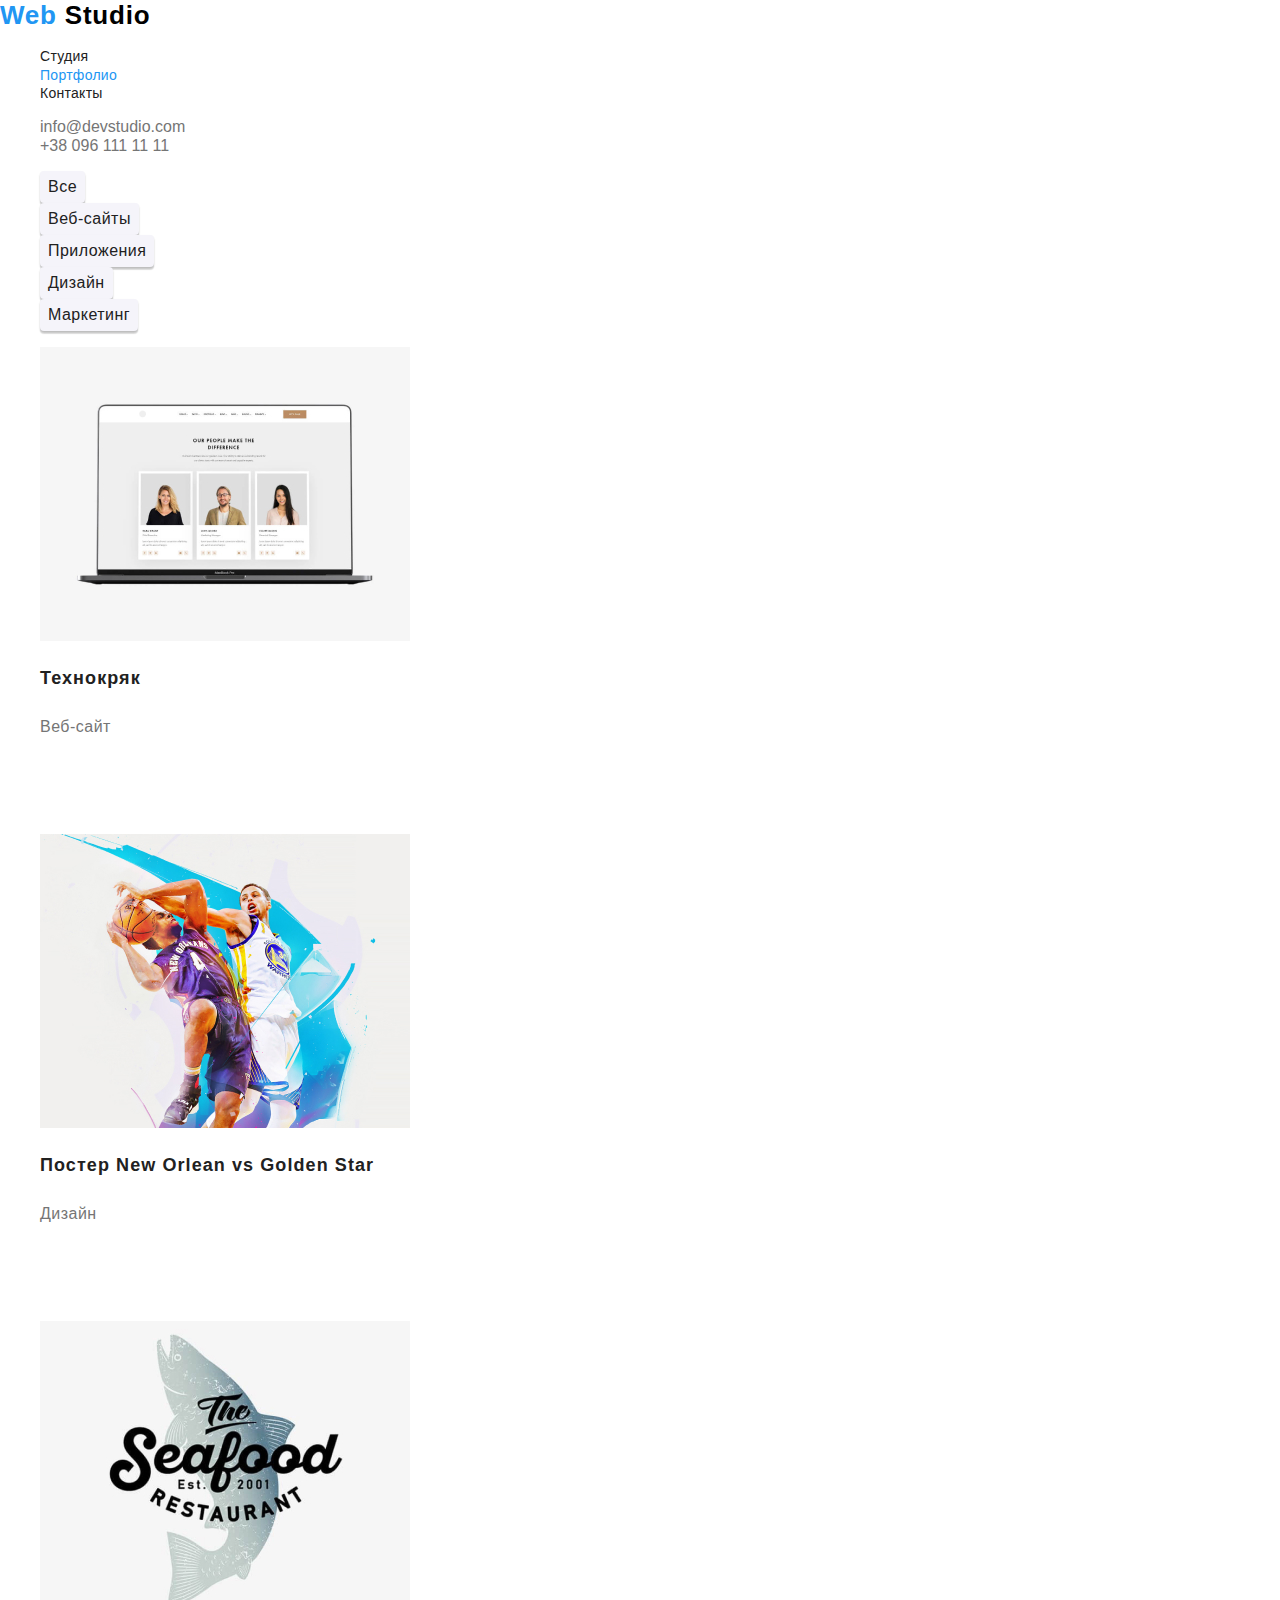
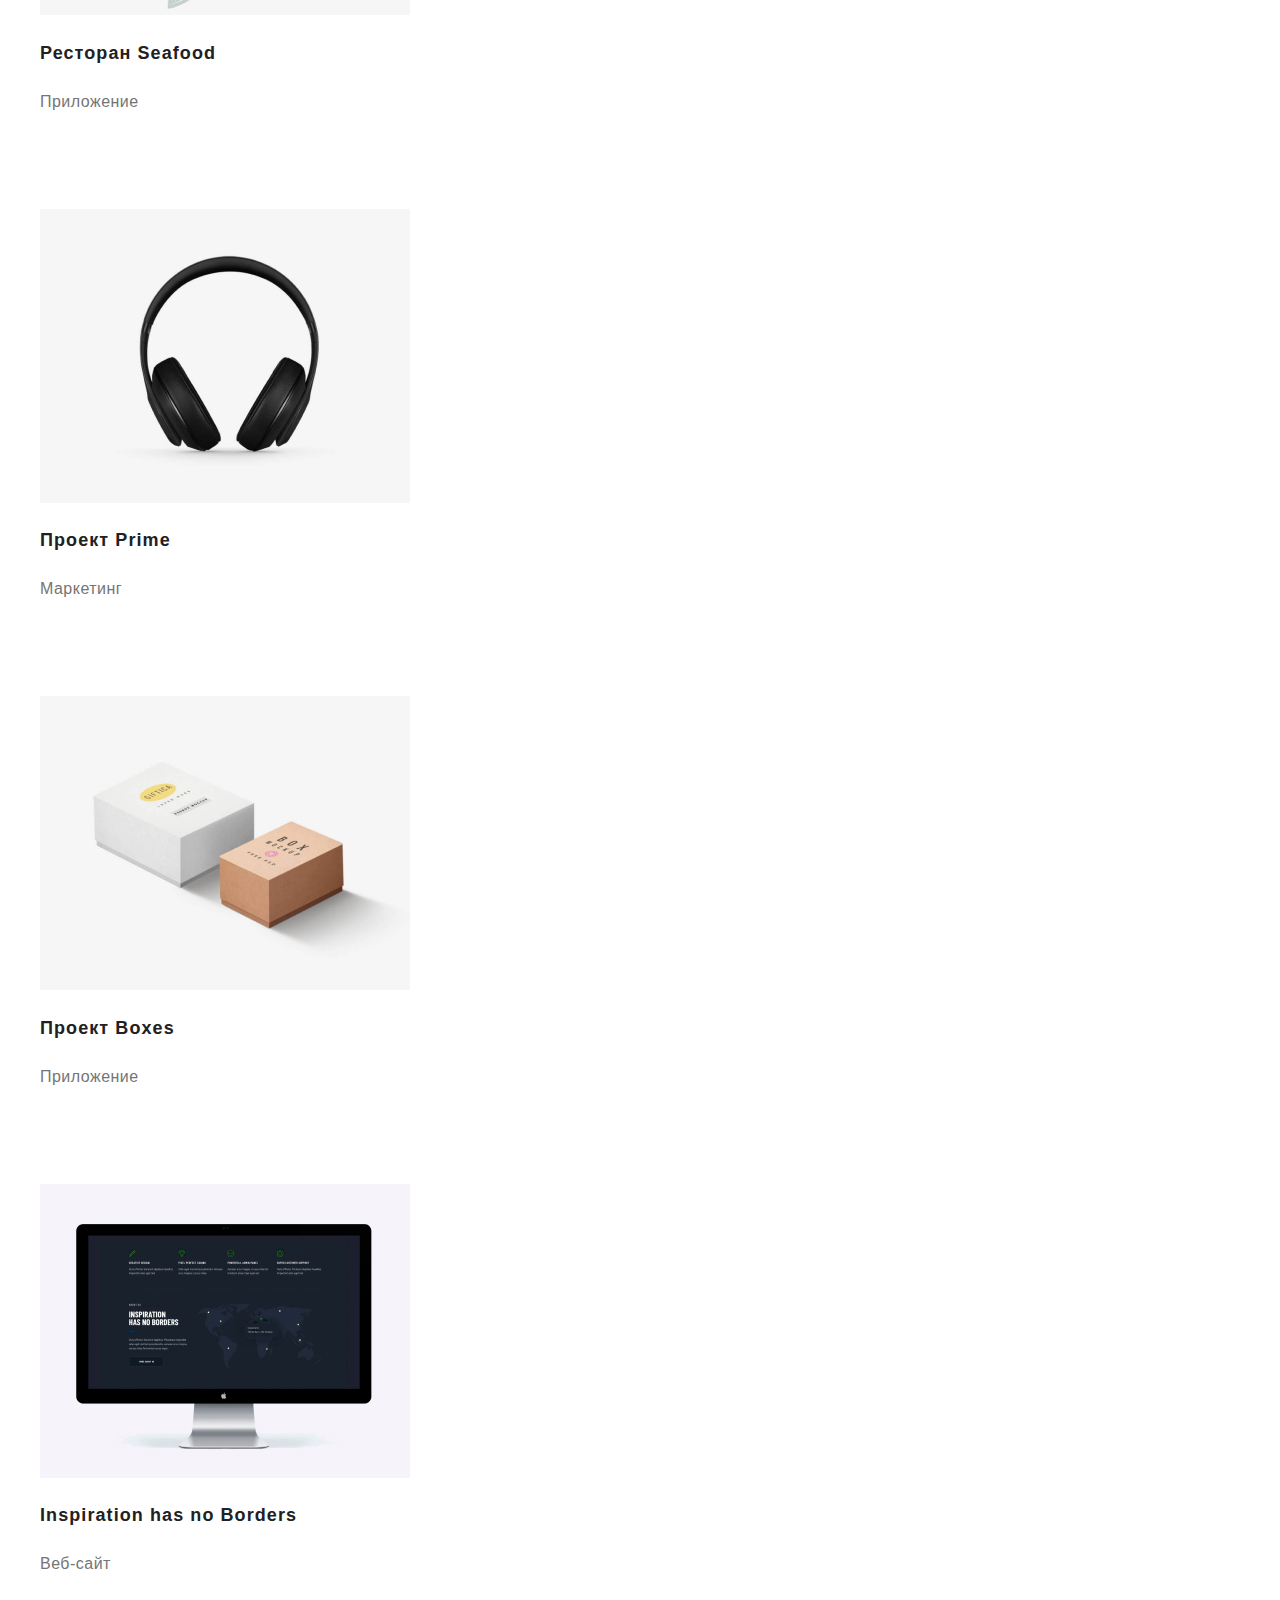
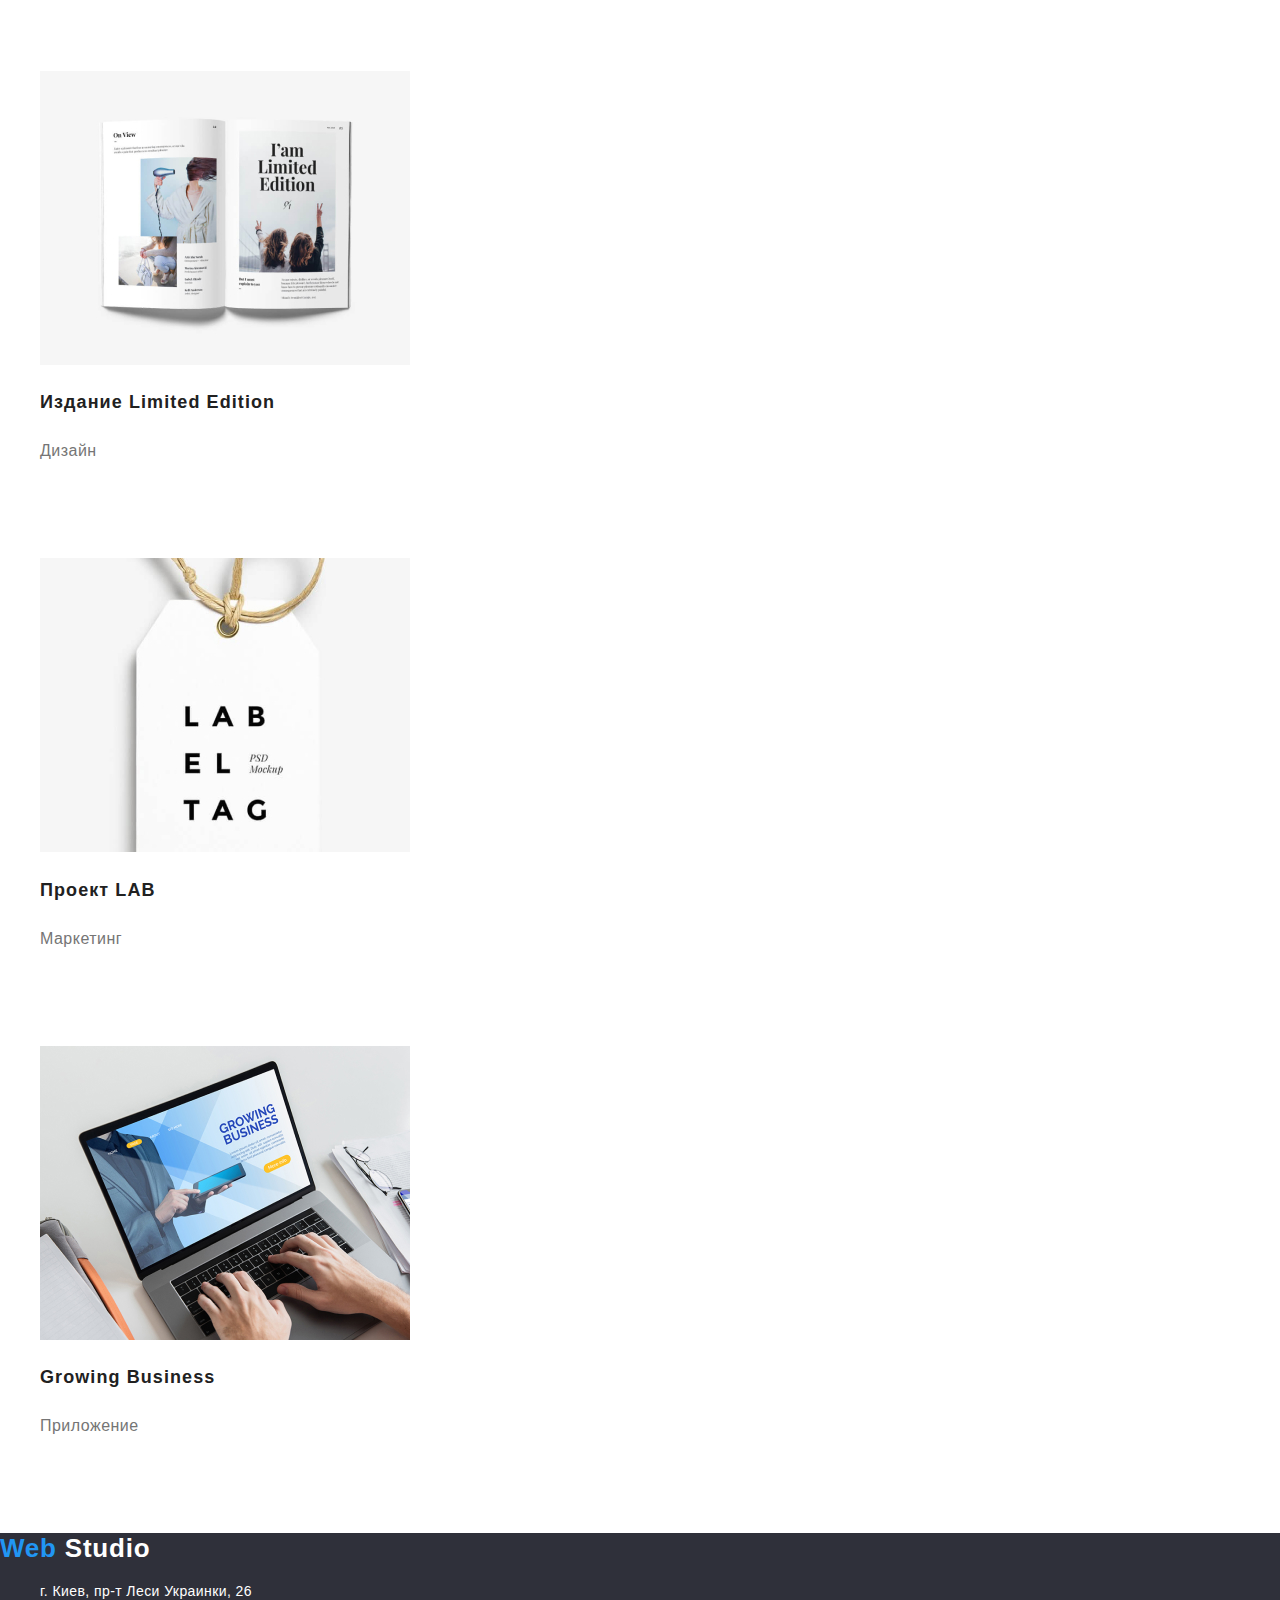
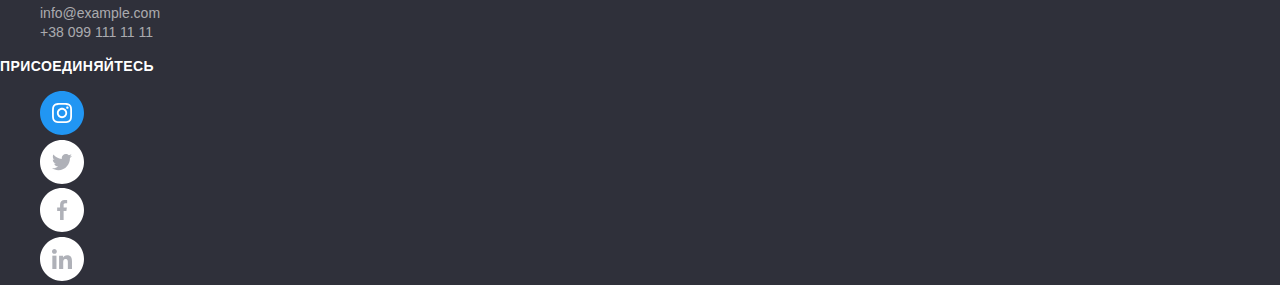
==== portfolio.html @ 530a7129 "Removes files from repository #2" ====
<!DOCTYPE html>
<html lang="ru">
  <head>
    <meta charset="UTF-8" />
    <meta name="viewport" content="width=device-width, initial-scale=1.0" />
    <title>Портфолио</title>
    <link rel="stylesheet" href="./css/normalize.css">
    <link rel="stylesheet" href="./css/style.css">
  </head>
  <body>
    <!-- Header-->
    <header>
      <nav class="navigation">
      <a href="index.html" lang="en" class="logo link">
        <span class="logo-span">Web</span> Studio</a>
      <ul class="navigation-list list">
        <li class="navigation-list-item">
          <a href="./index.html" class="navigation-link">Студия</a></li>
        <li class="navigation-list-item"><a href="./portfolio.html" class="navigation-link current">Портфолио</a></li>
        <li class="navigation-list-item"><a href="" class="navigation-link">Контакты</a></li>
      </ul>
      </nav>
      <address class="header-address">
        <ul class="header-list list">
          <li class="header-list-item">
            <a href="mailto:info@devstudio.com" class="header-mail">info@devstudio.com</a>
          </li>
          <li class="header-list-item">
            <a href="tel:+380961111111" class="header-tel">+38 096 111 11 11</a>
          </li>
        </ul>
      </address>
    </header>
    <main>
      <section>
        <h1 hidden>Портфолио</h1>
        <!-- Набор кнопок -->
        <ul class="filter-list list">
          <li class="filter-list-item"><button class="filter-btn" type="button">Все</button></li>
          <li class="filter-list-item"><button class="filter-btn" type="button">Веб-сайты</button></li>
          <li class="filter-list-item"><button class="filter-btn" type="button">Приложения</button></li>
          <li class="filter-list-item"><button class="filter-btn" type="button">Дизайн</button></li>
          <li class="filter-list-item"><button class="filter-btn" type="button">Маркетинг</button></li>
        </ul>
        <!-- Портфолио -->
        <ul class="portfolio list">
          <li class="portfolio-list-item">
            <a class="portfolio-link" href="">
              <img
              src="./images/images-portfolio/website-laptop.jpg"
              alt="Изображение ноутбука"
              width="370"
              height="294"/>
            <h2 class="portfolio-list-title">Технокряк</h2>
            <p class="title-description">Веб-сайт</p>
            <p class="additional-description">Технокряк это современная площадка распространения коронавируса. 
              Компании используют эту платформу для цифрового шпионажа и атак на защищённые сервера конкурентов.</p>
            </a>
          </li>
          <li class="portfolio-list-item">
            <a href="" class="portfolio-link">
              <img
              src="./images/images-portfolio/basketball.jpg"
              alt="Два баскетболиста"
              width="370"
              height="294"/>
            <h2 class="portfolio-list-title">Постер <span lang="en">New Orlean vs Golden Star</span></h2>
            <p class="title-description">Дизайн</p>
            <p class="additional-description">Технокряк это современная площадка распространения коронавируса. 
              Компании используют эту платформу для цифрового шпионажа и атак на защищённые сервера конкурентов.</p>
            </a>
          </li>
          <li class="portfolio-list-item">
            <a href="" class="portfolio-link">
              <img
              src="./images/images-portfolio/seafood.jpg"
              alt="Логотип ресторана"
              width="370"
              height="294"/>
            <h2 class="portfolio-list-title">Ресторан <span lang="en">Seafood</span></h2>
            <p class="title-description">Приложение</p>
            <p class="additional-description">Технокряк это современная площадка распространения коронавируса. 
              Компании используют эту платформу для цифрового шпионажа и атак на защищённые сервера конкурентов.</p>
            </a>
          </li>
          <li class="portfolio-list-item">
            <a href="" class="portfolio-link">
              <img
              src="./images/images-portfolio/headphones.jpg"
              alt="Изображение наушников"
              width="370"
              height="294"/>
            <h2 class="portfolio-list-title">Проект <span lang="en">Prime</span></h2>
            <p class="title-description">Маркетинг</p>
            <p class="additional-description">Технокряк это современная площадка распространения коронавируса. 
              Компании используют эту платформу для цифрового шпионажа и атак на защищённые сервера конкурентов.</p></a>
          </li>
          <li class="portfolio-list-item">
            <a href="" class="portfolio-link">
              <img
              src="./images/images-portfolio/boxes.jpg"
              alt="Изображение коробок"
              width="370"
              height="294"/>
            <h2 class="portfolio-list-title">Проект <span lang="en">Boxes</span></h2>
            <p class="title-description">Приложение</p>
            <p class="additional-description">Технокряк это современная площадка распространения коронавируса. 
              Компании используют эту платформу для цифрового шпионажа и атак на защищённые сервера конкурентов.</p>
            </a>
          </li>
          <li class="portfolio-list-item">
            <a href="" class="portfolio-link"><img
              src="./images/images-portfolio/desktop.jpg"
              alt="Изображение монитора"
              width="370"
              height="294"/>
            <h2 class="portfolio-list-title" lang="en">Inspiration has no Borders</h2>
            <p class="title-description">Веб-сайт</p>
            <p class="additional-description">Технокряк это современная площадка распространения коронавируса. 
              Компании используют эту платформу для цифрового шпионажа и атак на защищённые сервера конкурентов.</p>
            </a>
          </li>
          <li class="portfolio-list-item">
            <a href="" class="portfolio-link"><img
              src="./images/images-portfolio/magazine.jpg"
              alt="Журнал"
              width="370"
              height="294"/>
            <h2 class="portfolio-list-title">Издание <span lang="en">Limited Edition</span></h2>
            <p class="title-description">Дизайн</p>
            <p class="additional-description">Технокряк это современная площадка распространения коронавируса. 
              Компании используют эту платформу для цифрового шпионажа и атак на защищённые сервера конкурентов.</p></a>
          </li>
          <li class="portfolio-list-item">
            <a href="" class="portfolio-link"><img
              src="./images/images-portfolio/label.jpg"
              alt="Этикетка"
              width="370"
              height="294"/>
            <h2 class="portfolio-list-title">Проект <span lang="en">LAB</span></h2>
            <p class="title-description">Маркетинг</p>
            <p class="additional-description">Технокряк это современная площадка распространения коронавируса. 
              Компании используют эту платформу для цифрового шпионажа и атак на защищённые сервера конкурентов.</p></a>
          </li>
          <li class="portfolio-list-item">
            <a href="" class="portfolio-link"><img
              src="./images/images-portfolio/laptop.jpg"
              alt="Изображение ноутбука"
              width="370"
              height="294"/>
            <h2 class="portfolio-list-title" lang="en">Growing Business</h2>
            <p class="title-description">Приложение</p>
            <p class="additional-description">Технокряк это современная площадка распространения коронавируса. 
              Компании используют эту платформу для цифрового шпионажа и атак на защищённые сервера конкурентов.</p></a>
          </li>
        </ul>
      </section>
    </main>
    <!-- Футер -->
    <footer>
      <div>
        <a class="logo link" href="index.html" lang="en"><span class="logo-span">Web</span> 
          <span class="logo-text">Studio</span></a>
      <address class="footer-address">
        <ul class="list">
          <li class="footer-address-list-item"><a class="footer-address-link link" href="">г. Киев, пр-т Леси Украинки, 26</a></li>
          <li class="footer-address-list-item"><a class="footer-address-mail link" href="mailto:info@example.com">info@example.com</a></li>
          <li class="footer-address-list-item"><a class="footer-address-tel link" href="tel:+380991111111">+38 099 111 11 11</a></li>
        </ul>
      </address>
      </div>
      <div>
        <b>Присоединяйтесь</b>
        <!-- Оставила картинки на первое время для визуализации -->
        <ul class="footer-list list">
          <li><a class="social-link link" href="" aria-label="иконка инстаграмма"><img src="./images/icons/icon-instagram.svg" alt="иконка инстаграмма"></a></li>
          <li><a class="social-link link" href="" aria-label="иконка твиттера"><img src="./images/icons/icon-twitter.svg" alt="иконка твиттера"></a></li>
          <li><a class="social-link link" href="" aria-label="иконка фейсбук"><img src="./images/icons/icon-facebook.svg" alt="иконка фейсбук"></a></li>
          <li><a class="social-link link" href="" aria-label="иконка линкедин"><img src="./images/icons/icon-linkedin.svg" alt="иконка линкедин"></a></li>
        </ul>
      </div>
    </footer>
  </body>
</html>
---- css/style.css ----
/* Шрифты:
        Логотип:
font-family: 'Raleway', sans-serif;
font-weight: 700; 

font-family: 'Roboto', sans-serif;
font-weight: 400, 500, 900;

    Цветовая палитра:
Лого:
color: #000000;
color: #2196F3;

color: #212121;
color: #757575;
color: #FFFFFF;
color: rgba(255, 255, 255, 0.6);
color: #2F303A;
color: #F5F4FA;
*/
:root {
    --main-font: 'Roboto', sans-serif;
    --secondary-font: "Raleway", sans-serif;
    --logo-header-color: #000000;
    --logo-span-color: #2196F3;
    --logo-footer-color: #ffffff;
    --hero-main-color: #ffffff;
    --direction-link-color:#ffffff;
    --hover-color: #2196F3;
    --hover-filter-color: #ffffff;
    --title-color: #212121;
    --p-text-color:#757575;
}

body{
    font-family: var(--main-font);
    font-style: normal;
    font-weight: 400;
    background-color: #FFFFFF;
    color: var(--p-text-color);
}
.list{
    list-style: none;
    /* display: flex; */
}
a{
    text-decoration: none;
}
address{
    font-style: normal;
}
                    /* HEADER */
/* Логотип */
.logo.link{
font-family: var(--secondary-font);
font-weight: 700;
font-size: 26px;
line-height: 1.2;
letter-spacing: 0.03em;
    color: var(--logo-header-color);
}

.logo-span{
    color: #2196F3;
}
/* Navigation-list+Address */
ul .navigation-link,
ul .header-mail.link,
ul .header-tel.link{
font-style: normal;
font-weight: 500;
font-size: 14px;
line-height: 1.14;
letter-spacing: 0.02em;
}
/* Navigation-link */
ul .navigation-link{
    color: var(--title-color);
}
ul .current{
    color: #2196F3;
}

ul .navigation-link:hover,
ul .navigation-link:focus{
    color: var(--hover-color);
}
/* Address-link */
ul .header-mail,
ul .header-tel{
    color: var(--p-text-color);
}
ul .header-mail:hover,
ul .header-tel:hover{
    color: var(--hover-color);
}
                        /* MAIN */
/* Hero section */
.hero-title{
font-weight: 900;
font-size: 44px;
line-height: 1.36;
text-align: center;
letter-spacing: 0.06em;
text-transform: uppercase;
color: var(--hero-main-color); 
}
.hero-button{
font-style: 400;
font-weight: 700;
font-size: 16px;
line-height: 1.87;
background-color: #2196F3;
text-align: center;
letter-spacing: 0.06em;
color: var(--hero-main-color);
}
/* FEATURES */
.list-item .list-title,
b {
font-size: 14px;
line-height: 1.14;
letter-spacing: 0.03em;
text-transform: uppercase;
color: var(--title-color);
}
.list-item>p{
font-size: 14px;
line-height: 1.71x;
letter-spacing: 0.03em;
}
/* Чем мы занимаемся */

.section-title{
font-weight: 700;
font-size: 36px;
line-height: 1.17;
text-align: center;
letter-spacing: 0.03em;
color: var(--title-color);
}
.direction-link{
    font-weight: 700;
    font-size: 14px;
    line-height: 1.14;
    text-align: center;
    letter-spacing: 0.03em;
    text-transform: uppercase;
    color: var(--direction-link-color);
}
/* Наша команда */
.our-team-section{
    background-color: #F5F4FA;
}
.team-list-item>.list-title,
.team-list-item p{
font-weight: 400;
font-size: 16px;
line-height: 1.19;
text-align: center;
letter-spacing: 0.03em;
}

.team-list-item>.list-title{
color: #212121;
}
.team-list-item p{
color: var(--p-text-color);
}
a .social-link:hover,
a .social-link:focus{
    color: var(--hover-color);
}
/* Постоянные клиенты */
ul .clients-list-link:hover,
ul .clients-list-link:focus{
    color: var(--hover-color);
}
                    /* FOOTER */
footer{
    background-color: #2F303A;
}
.logo-text{
    color: var(--logo-footer-color);
}
ul .footer-address-link{
font-size: 14px;
line-height: 1.71;
letter-spacing: 0.03em;
color: var(--direction-link-color);
}
ul .footer-address-mail,
ul .footer-address-tel{
    font-size: 14px;
    line-height: 1.71
    letter-spacing: 0.03em;
    color: rgba(255, 255, 255, 0.6);
}
ul .footer-address-mail:hover,
ul .footer-address-tel:hover,
ul .footer-address-link:hover,
ul .footer-address-mail:focus,
ul .footer-address-tel:focus,
ul .footer-address-link:focus{
    color:var(--hover-color);
}
b{
    color: var(--direction-link-color);
}

                            /* PORTFOLIO PAGE */
/* MAIN */
/* filter-list */
.filter-btn{
font-size: 16px;
line-height: 1.62;
text-align: center;
letter-spacing: 0.03em;
color: var(--title-color);
background-color: #F5F4FA;
box-shadow: 0px 2px 2px rgba(0, 0, 0, 0.12), 0px 1px 2px rgba(0, 0, 0, 0.08), 0px 3px 1px rgba(0, 0, 0, 0.1);
border-radius: 4px;
border-color: transparent;
}
.filter-btn:hover,
.filter-btn:focus{
    color: var(--hover-filter-color);
    background-color: var(--hover-color);
}
.portfolio-list-title{
font-weight: 700;
font-size: 18px;
line-height: 2;
letter-spacing: 0.06em;
color: var(--title-color);
}
.title-description{
    font-size: 16px;
    line-height: 1.87;
    letter-spacing: 0.03em;    
    color: var(--p-text-color); 
}
.additional-description{
font-size: 18px;
line-height: 1.56;
letter-spacing: 0.03em;
color: var(--hover-filter-color);
}
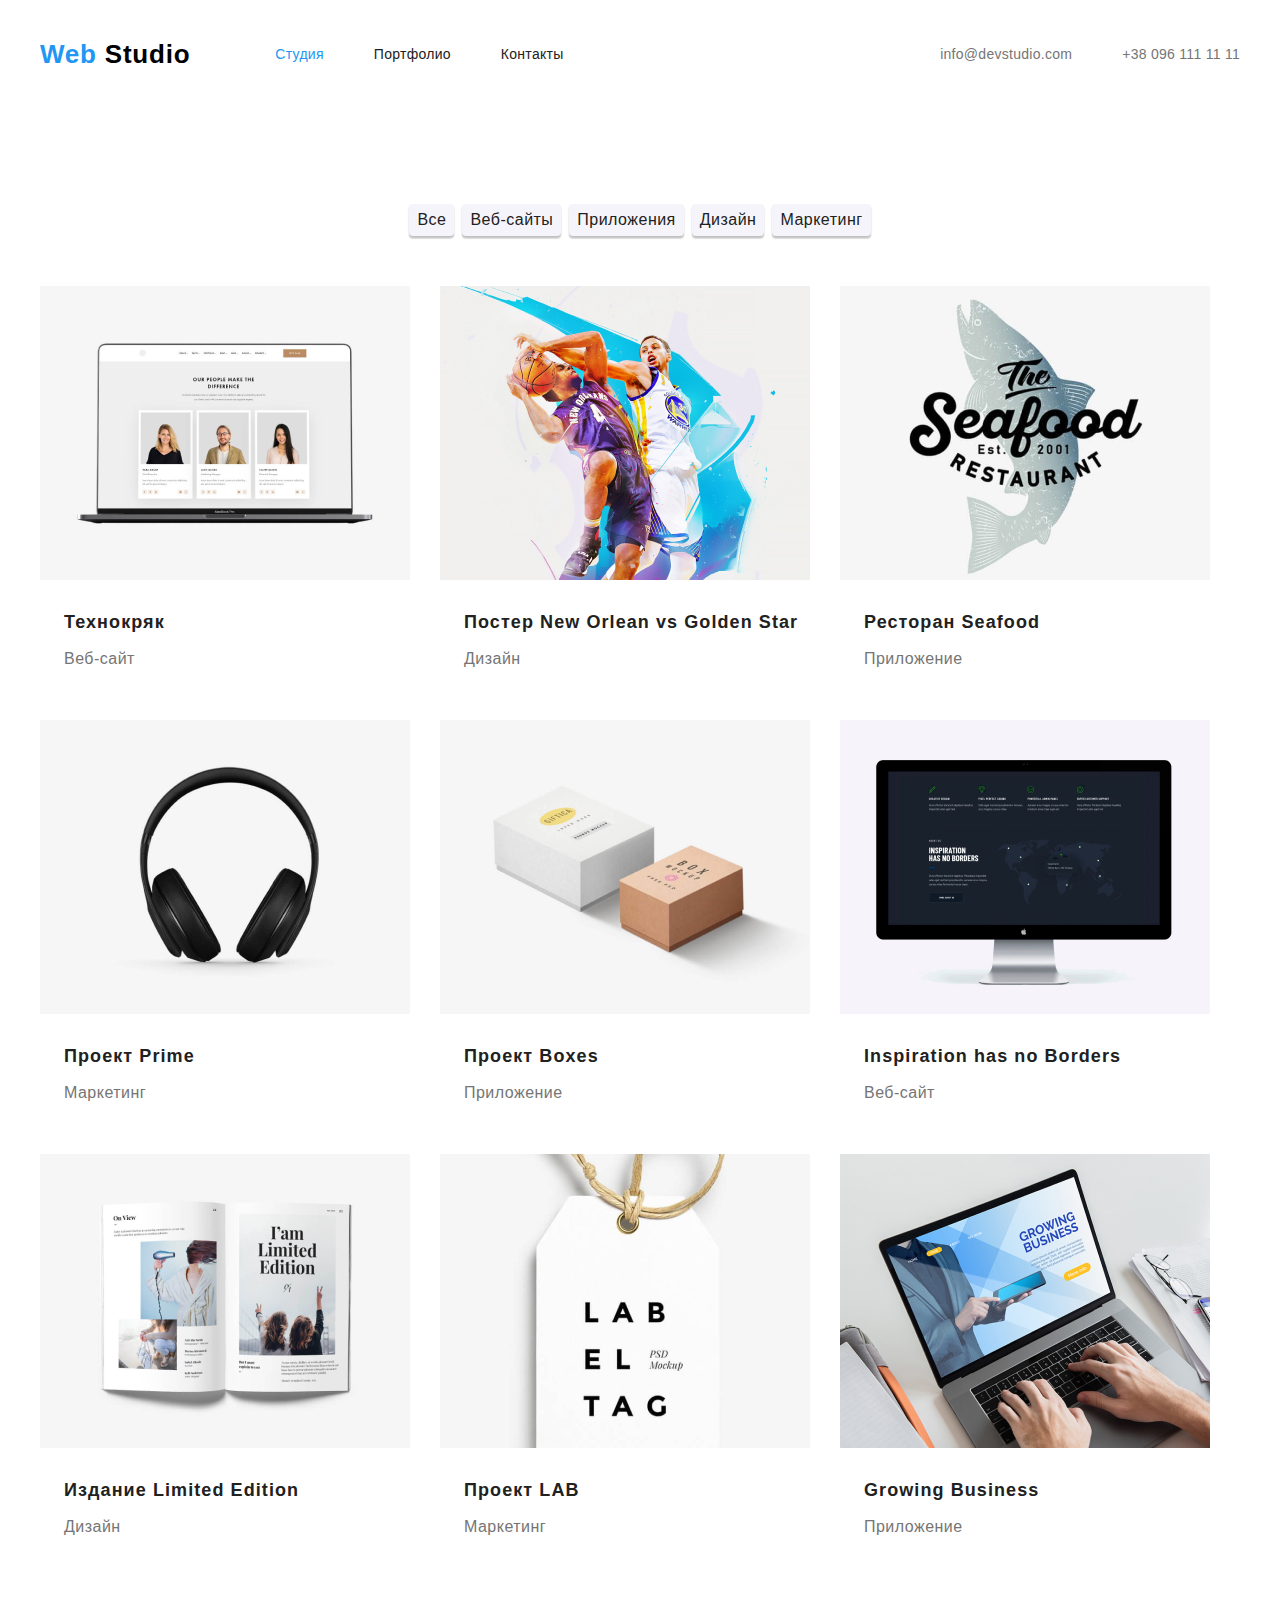
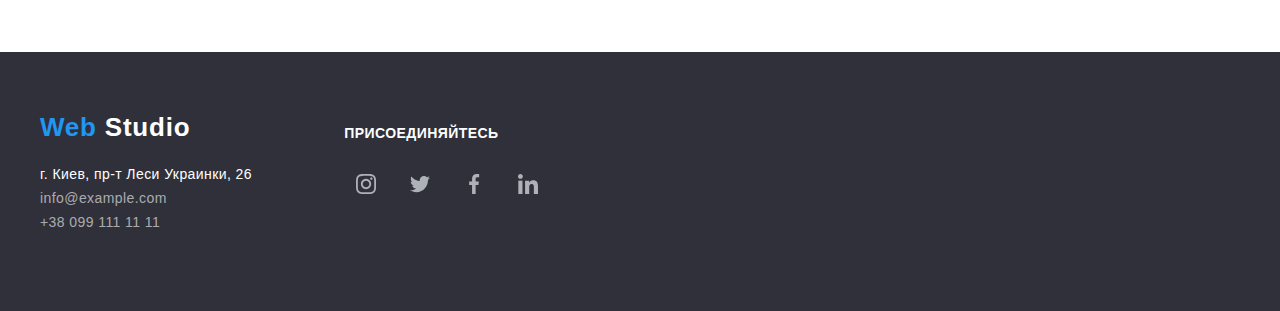
==== commit cccc9851: "Finished page Portfolio" ====
--- a/portfolio.html
+++ b/portfolio.html
@@ -9,31 +9,38 @@
   </head>
   <body>
     <!-- Header-->
-    <header>
-      <nav class="navigation">
-      <a href="index.html" lang="en" class="logo link">
-        <span class="logo-span">Web</span> Studio</a>
-      <ul class="navigation-list list">
-        <li class="navigation-list-item">
-          <a href="./index.html" class="navigation-link">Студия</a></li>
-        <li class="navigation-list-item"><a href="./portfolio.html" class="navigation-link current">Портфолио</a></li>
-        <li class="navigation-list-item"><a href="" class="navigation-link">Контакты</a></li>
-      </ul>
-      </nav>
-      <address class="header-address">
-        <ul class="header-list list">
-          <li class="header-list-item">
-            <a href="mailto:info@devstudio.com" class="header-mail">info@devstudio.com</a>
-          </li>
-          <li class="header-list-item">
-            <a href="tel:+380961111111" class="header-tel">+38 096 111 11 11</a>
-          </li>
-        </ul>
-      </address>
+    <header class="header">
+      <div class="header-container">
+        <div class="header-navigation">
+        <nav class="navigation">
+          <a href="index.html" lang="en" class="logo link">
+            <span class="logo-span">Web</span> Studio</a>
+          <ul class="navigation-list list">
+            <li class="navigation-list-item">
+              <a href="./index.html" class="navigation-link current link">Студия</a></li>
+            <li class="navigation-list-item"><a href="./portfolio.html" class="navigation-link link">Портфолио</a></li>
+            <li class="navigation-list-item"><a href="" class="navigation-link link">Контакты</a></li>
+          </ul>
+          </nav>
+        </div>
+      <div class="header-address-div">
+        <address class="header-address">
+          <ul class="header-list list">
+            <li class="header-list-item">
+              <a href="mailto:info@devstudio.com" class="header-mail link">info@devstudio.com</a>
+            </li>
+            <li class="header-list-item">
+              <a href="tel:+380961111111" class="header-tel link">+38 096 111 11 11</a>
+            </li>
+          </ul>
+        </address>
+      </div>
+    </div>
     </header>
     <main>
       <section>
-        <h1 hidden>Портфолио</h1>
+        <div class="section-container">
+          <h1 hidden>Портфолио</h1>
         <!-- Набор кнопок -->
         <ul class="filter-list list">
           <li class="filter-list-item"><button class="filter-btn" type="button">Все</button></li>
@@ -43,7 +50,7 @@
           <li class="filter-list-item"><button class="filter-btn" type="button">Маркетинг</button></li>
         </ul>
         <!-- Портфолио -->
-        <ul class="portfolio list">
+          <ul class="portfolio-list list">
           <li class="portfolio-list-item">
             <a class="portfolio-link" href="">
               <img
@@ -53,7 +60,7 @@
               height="294"/>
             <h2 class="portfolio-list-title">Технокряк</h2>
             <p class="title-description">Веб-сайт</p>
-            <p class="additional-description">Технокряк это современная площадка распространения коронавируса. 
+            <p class="additional-description" hidden>Технокряк это современная площадка распространения коронавируса. 
               Компании используют эту платформу для цифрового шпионажа и атак на защищённые сервера конкурентов.</p>
             </a>
           </li>
@@ -66,7 +73,7 @@
               height="294"/>
             <h2 class="portfolio-list-title">Постер <span lang="en">New Orlean vs Golden Star</span></h2>
             <p class="title-description">Дизайн</p>
-            <p class="additional-description">Технокряк это современная площадка распространения коронавируса. 
+            <p class="additional-description" hidden>Технокряк это современная площадка распространения коронавируса. 
               Компании используют эту платформу для цифрового шпионажа и атак на защищённые сервера конкурентов.</p>
             </a>
           </li>
@@ -79,7 +86,7 @@
               height="294"/>
             <h2 class="portfolio-list-title">Ресторан <span lang="en">Seafood</span></h2>
             <p class="title-description">Приложение</p>
-            <p class="additional-description">Технокряк это современная площадка распространения коронавируса. 
+            <p class="additional-description" hidden>Технокряк это современная площадка распространения коронавируса. 
               Компании используют эту платформу для цифрового шпионажа и атак на защищённые сервера конкурентов.</p>
             </a>
           </li>
@@ -92,7 +99,7 @@
               height="294"/>
             <h2 class="portfolio-list-title">Проект <span lang="en">Prime</span></h2>
             <p class="title-description">Маркетинг</p>
-            <p class="additional-description">Технокряк это современная площадка распространения коронавируса. 
+            <p class="additional-description" hidden>Технокряк это современная площадка распространения коронавируса. 
               Компании используют эту платформу для цифрового шпионажа и атак на защищённые сервера конкурентов.</p></a>
           </li>
           <li class="portfolio-list-item">
@@ -104,7 +111,7 @@
               height="294"/>
             <h2 class="portfolio-list-title">Проект <span lang="en">Boxes</span></h2>
             <p class="title-description">Приложение</p>
-            <p class="additional-description">Технокряк это современная площадка распространения коронавируса. 
+            <p class="additional-description" hidden>Технокряк это современная площадка распространения коронавируса. 
               Компании используют эту платформу для цифрового шпионажа и атак на защищённые сервера конкурентов.</p>
             </a>
           </li>
@@ -116,7 +123,7 @@
               height="294"/>
             <h2 class="portfolio-list-title" lang="en">Inspiration has no Borders</h2>
             <p class="title-description">Веб-сайт</p>
-            <p class="additional-description">Технокряк это современная площадка распространения коронавируса. 
+            <p class="additional-description" hidden>Технокряк это современная площадка распространения коронавируса. 
               Компании используют эту платформу для цифрового шпионажа и атак на защищённые сервера конкурентов.</p>
             </a>
           </li>
@@ -128,7 +135,7 @@
               height="294"/>
             <h2 class="portfolio-list-title">Издание <span lang="en">Limited Edition</span></h2>
             <p class="title-description">Дизайн</p>
-            <p class="additional-description">Технокряк это современная площадка распространения коронавируса. 
+            <p class="additional-description" hidden>Технокряк это современная площадка распространения коронавируса. 
               Компании используют эту платформу для цифрового шпионажа и атак на защищённые сервера конкурентов.</p></a>
           </li>
           <li class="portfolio-list-item">
@@ -139,7 +146,7 @@
               height="294"/>
             <h2 class="portfolio-list-title">Проект <span lang="en">LAB</span></h2>
             <p class="title-description">Маркетинг</p>
-            <p class="additional-description">Технокряк это современная площадка распространения коронавируса. 
+            <p class="additional-description" hidden>Технокряк это современная площадка распространения коронавируса. 
               Компании используют эту платформу для цифрового шпионажа и атак на защищённые сервера конкурентов.</p></a>
           </li>
           <li class="portfolio-list-item">
@@ -150,34 +157,36 @@
               height="294"/>
             <h2 class="portfolio-list-title" lang="en">Growing Business</h2>
             <p class="title-description">Приложение</p>
-            <p class="additional-description">Технокряк это современная площадка распространения коронавируса. 
+            <p class="additional-description" hidden>Технокряк это современная площадка распространения коронавируса. 
               Компании используют эту платформу для цифрового шпионажа и атак на защищённые сервера конкурентов.</p></a>
           </li>
         </ul>
+        </div>
       </section>
     </main>
     <!-- Футер -->
     <footer>
-      <div>
-        <a class="logo link" href="index.html" lang="en"><span class="logo-span">Web</span> 
-          <span class="logo-text">Studio</span></a>
-      <address class="footer-address">
-        <ul class="list">
-          <li class="footer-address-list-item"><a class="footer-address-link link" href="">г. Киев, пр-т Леси Украинки, 26</a></li>
-          <li class="footer-address-list-item"><a class="footer-address-mail link" href="mailto:info@example.com">info@example.com</a></li>
-          <li class="footer-address-list-item"><a class="footer-address-tel link" href="tel:+380991111111">+38 099 111 11 11</a></li>
-        </ul>
-      </address>
-      </div>
-      <div>
-        <b>Присоединяйтесь</b>
-        <!-- Оставила картинки на первое время для визуализации -->
-        <ul class="footer-list list">
-          <li><a class="social-link link" href="" aria-label="иконка инстаграмма"><img src="./images/icons/icon-instagram.svg" alt="иконка инстаграмма"></a></li>
-          <li><a class="social-link link" href="" aria-label="иконка твиттера"><img src="./images/icons/icon-twitter.svg" alt="иконка твиттера"></a></li>
-          <li><a class="social-link link" href="" aria-label="иконка фейсбук"><img src="./images/icons/icon-facebook.svg" alt="иконка фейсбук"></a></li>
-          <li><a class="social-link link" href="" aria-label="иконка линкедин"><img src="./images/icons/icon-linkedin.svg" alt="иконка линкедин"></a></li>
-        </ul>
+      <div class="footer-container">
+        <div class="footer-address-div">
+          <a class="logo link" href="index.html" lang="en"><span class="logo-span">Web</span> 
+            <span class="logo-text">Studio</span></a>
+        <address class="footer-address">
+          <ul class="footer-address-list list">
+            <li class="footer-address-list-item"><a class="footer-address-link" href="">г. Киев, пр-т Леси Украинки, 26</a></li>
+            <li class="footer-address-list-item"><a class="footer-address-mail" href="mailto:info@example.com">info@example.com</a></li>
+            <li class="footer-address-list-item"><a class="footer-address-tel" href="tel:+380991111111">+38 099 111 11 11</a></li>
+          </ul>
+        </address>
+        </div>
+        <div class="footer-join-div">
+          <b>Присоединяйтесь</b>
+          <ul class="footer-list list">
+            <li class="footer-list-item"><a class="social-link" href="" aria-label="иконка инстаграмма"><img src="./images/icons/icon-instagram.svg" alt="иконка инстаграмма"></a></li>
+            <li class="footer-list-item"><a class="social-link" href="" aria-label="иконка твиттера"><img src="./images/icons/icon-twitter.svg" alt="иконка твиттера"></a></li>
+            <li class="footer-list-item"><a class="social-link" href="" aria-label="иконка фейсбук"><img src="./images/icons/icon-facebook.svg" alt="иконка фейсбук"></a></li>
+            <li class="footer-list-item"><a class="social-link" href="" aria-label="иконка линкедин"><img src="./images/icons/icon-linkedin.svg" alt="иконка линкедин"></a></li>
+          </ul>
+        </div>
       </div>
     </footer>
   </body>
--- a/css/style.css
+++ b/css/style.css
@@ -39,19 +39,45 @@
     background-color: #FFFFFF;
     color: var(--p-text-color);
 }
+h1,h2,h3{
+    margin-top: 0;
+    margin-bottom: 0;
+}
+
 .list{
     list-style: none;
-    /* display: flex; */
+
 }
 a{
     text-decoration: none;
+
 }
 address{
     font-style: normal;
 }
                     /* HEADER */
+.link{
+    display: block;
+    padding-top: 31px;
+    padding-bottom: 31px;
+}
+.header-container{
+    display: flex;
+    justify-content: space-between;
+    width: 1200px;
+    padding-left: 15px;
+    padding-right: 15px;
+    margin-left: auto;
+    margin-right: auto;
+}
+/* Navigation */
+.navigation{
+    display: flex;
+    align-items: center;
+}
 /* Логотип */
 .logo.link{
+margin-right: 85px;
 font-family: var(--secondary-font);
 font-weight: 700;
 font-size: 26px;
@@ -73,7 +99,15 @@
 line-height: 1.14;
 letter-spacing: 0.02em;
 }
+.navigation-list{
+    display: flex;
+    padding-left: 0px;
+}
 /* Navigation-link */
+.navigation-list-item:not(:last-child){
+   margin-right: 50px; 
+}
+
 ul .navigation-link{
     color: var(--title-color);
 }
@@ -86,6 +120,12 @@
     color: var(--hover-color);
 }
 /* Address-link */
+.header-list{
+    display: flex;
+}
+.header-list-item:not(:last-child){
+    margin-right: 50px;
+}
 ul .header-mail,
 ul .header-tel{
     color: var(--p-text-color);
@@ -96,26 +136,82 @@
 }
                         /* MAIN */
 /* Hero section */
+.hero{
+    background-image: url(../images/hero-img.jpg);
+    background-size: cover;
+}
+.hero-container{
+    width: 600px;
+    padding-left: 15px;
+    padding-right: 15px;
+    margin-left: auto;
+    margin-right: auto;
+    text-align: center;
+    padding-top: 213px;
+    padding-bottom: 200px;
+}
 .hero-title{
-font-weight: 900;
-font-size: 44px;
-line-height: 1.36;
-text-align: center;
-letter-spacing: 0.06em;
-text-transform: uppercase;
-color: var(--hero-main-color); 
+    margin-top: 0;
+    margin-bottom: 45px;
+
+    font-weight: 900;
+    font-size: 44px;
+    line-height: 1.36;
+    text-align: center;
+    letter-spacing: 0.06em;
+    text-transform: uppercase;
+    color: var(--hero-main-color); 
 }
 .hero-button{
-font-style: 400;
-font-weight: 700;
-font-size: 16px;
-line-height: 1.87;
-background-color: #2196F3;
-text-align: center;
-letter-spacing: 0.06em;
-color: var(--hero-main-color);
+    min-width: 200px;
+    height: 50px;
+    box-shadow: 0px 4px 4px rgba(0, 0, 0, 0.15);
+    border: 1px solid transparent;
+    border-radius: 4px;
+    font-style: 400;
+    font-weight: 700;
+    font-size: 16px;
+    line-height: 1.87;
+    background-color: #2196F3;
+    text-align: center;
+    letter-spacing: 0.06em;
+    color: var(--hero-main-color);
 }
 /* FEATURES */
+.section-container{
+    width: 1200px;
+    padding-left: 15px;
+    padding-right: 15px;
+    padding-top: 94px;
+    margin-left: auto;
+    margin-right: auto;
+    justify-content: center;
+}
+.list.features{
+    display: flex;
+    justify-content: space-between; 
+    padding-left: 0;
+    margin-top: 0;
+    margin-bottom: 0;   
+}
+.list-item>img{
+    display: block;
+    padding-top: 25px;
+    padding-bottom: 25px;
+    padding-left: 100px;
+    padding-right: 100px;
+    background: #F5F4FA;
+    border-radius: 4px;
+}
+
+.list-item{
+    width: 270px;
+}
+.list-title{
+    margin-top: 55px;
+    margin-bottom: 10px;
+}
+
 .list-item .list-title,
 b {
 font-size: 14px;
@@ -124,10 +220,13 @@
 text-transform: uppercase;
 color: var(--title-color);
 }
-.list-item>p{
+
+.list-item>.features-text{
 font-size: 14px;
-line-height: 1.71x;
-letter-spacing: 0.03em;
+line-height: 1.71;
+letter-spacing: 0.03em;
+margin-bottom: 0;
+margin-top: 0;
 }
 /* Чем мы занимаемся */
 
@@ -138,6 +237,13 @@
 text-align: center;
 letter-spacing: 0.03em;
 color: var(--title-color);
+}
+.direction-list{
+    display: flex;
+    justify-content: space-between;
+    padding-left: 0;
+    margin-top: 50px;
+    margin-bottom: 0;
 }
 .direction-link{
     font-weight: 700;
@@ -149,6 +255,42 @@
     color: var(--direction-link-color);
 }
 /* Наша команда */
+.team-container{
+    width: 1200px;
+    padding-left: 15px;
+    padding-right: 15px;
+    padding-bottom: 94px;
+    margin-top: 94px;
+    margin-left: auto;
+    margin-right: auto;
+    justify-content: center;
+}
+.team-container .section-title{
+    padding-top: 94px;
+    margin-bottom: 50px;
+}
+.team-list{
+    display: flex;
+    justify-content: space-between; 
+    padding-left: 0;
+    margin-top: 0;
+    margin-bottom: 0;
+}
+.list-title{
+    margin-top: 30px;
+    margin-bottom: 10px;
+}
+.team-list-item {
+    background: #FFFFFF;
+/* material shadow v1 */
+    box-shadow: 0px 2px 1px rgba(0, 0, 0, 0.2), 0px 1px 1px rgba(0, 0, 0, 0.14), 0px 1px 3px rgba(0, 0, 0, 0.12);
+    border-radius: 0px 0px 4px 4px;
+}
+
+.team-list-item p{
+    margin-top: 0;
+    margin-bottom: 16px;
+}
 .our-team-section{
     background-color: #F5F4FA;
 }
@@ -171,7 +313,42 @@
 a .social-link:focus{
     color: var(--hover-color);
 }
+.social-link{
+    display: block;
+    padding: 12px;
+}
+.social-link-list{
+    display: flex;
+    justify-content: space-between;
+    padding-left: 0px;
+    padding-bottom: 24px;
+    margin-left: auto;
+    margin-right: auto;
+    width: 206px;
+}
 /* Постоянные клиенты */
+.clients-list{
+    display: flex;
+    padding-left: 0;
+    justify-content: space-between;
+    margin-top: 0;
+    margin-bottom: 0;
+}
+.section-container .section-title{
+    margin-bottom: 50px;
+}
+.clients-list-item{
+    border: 1px solid #AFB1B8;
+box-sizing: border-box;
+border-radius: 4px;
+}
+.clients-list-link{
+    display: block;
+    padding-left: 65px;
+    padding-right: 65px;
+    padding-top: 19px;
+    padding-bottom: 19px;
+}
 ul .clients-list-link:hover,
 ul .clients-list-link:focus{
     color: var(--hover-color);
@@ -180,8 +357,30 @@
 footer{
     background-color: #2F303A;
 }
+.footer-container{
+    display: flex;
+    width: 1200px;
+    padding-left: 15px;
+    padding-right: 15px;
+    margin-top: 94px;
+    margin-left: auto;
+    margin-right: auto;
+}
+.footer-address-div{
+    margin-right: 69px;
+}
+.footer-address-div .logo{
+    padding-top: 60px;
+    padding-bottom: 0;
+    margin-bottom: 20px;
+}
 .logo-text{
     color: var(--logo-footer-color);
+}
+.footer-address-list{
+    padding-left: 0;
+    margin-top: 20px;
+    padding-bottom: 60px;
 }
 ul .footer-address-link{
 font-size: 14px;
@@ -192,10 +391,11 @@
 ul .footer-address-mail,
 ul .footer-address-tel{
     font-size: 14px;
-    line-height: 1.71
+    line-height: 1.71;
     letter-spacing: 0.03em;
     color: rgba(255, 255, 255, 0.6);
 }
+
 ul .footer-address-mail:hover,
 ul .footer-address-tel:hover,
 ul .footer-address-link:hover,
@@ -204,9 +404,22 @@
 ul .footer-address-link:focus{
     color:var(--hover-color);
 }
+.footer-join-div{
+    padding-top: 72px;
+}
 b{
     color: var(--direction-link-color);
 }
+.footer-list{
+    display: flex;
+    justify-content: center;
+    padding-left: 0;
+    margin-top: 20px; 
+    margin-bottom: 0;
+}
+.footer-list-item:not(:last-child){
+    margin-right: 10px;
+} 
 
                             /* PORTFOLIO PAGE */
 /* MAIN */
@@ -246,3 +459,46 @@
 letter-spacing: 0.03em;
 color: var(--hover-filter-color);
 }
+        /* Набор кнопок */
+.filter-list{
+    display: flex;
+    justify-content: center;
+    margin-top: 0px;
+    margin-bottom: 50px;
+    padding-left: 0px;
+}
+.filter-list-item:not(:last-child){
+    margin-right: 8px;
+}
+         /* Портфолио */
+.portfolio-list{
+    display: flex;
+    flex-wrap: wrap;
+    padding-left: 0;
+    margin-top: 0;
+}
+.portfolio-list-item{
+    width: 370px;
+    height: 404px;
+    margin-right: 30px;
+    margin-bottom: 30px;
+}
+.portfolio-list-item:nth-child(3n){
+    margin-right: 0px;
+}
+.portfolio-list-item:nth-last-child(-n + 3){
+    margin-bottom: 0px;
+}
+.portfolio-link img{
+    margin-bottom: 20px;
+}
+.portfolio-list-title,
+.title-description{
+    padding-left: 24px;
+}
+.title-description{
+    margin-top: 4px;
+    padding-bottom: 20px;
+    margin-bottom: 0;
+}
+
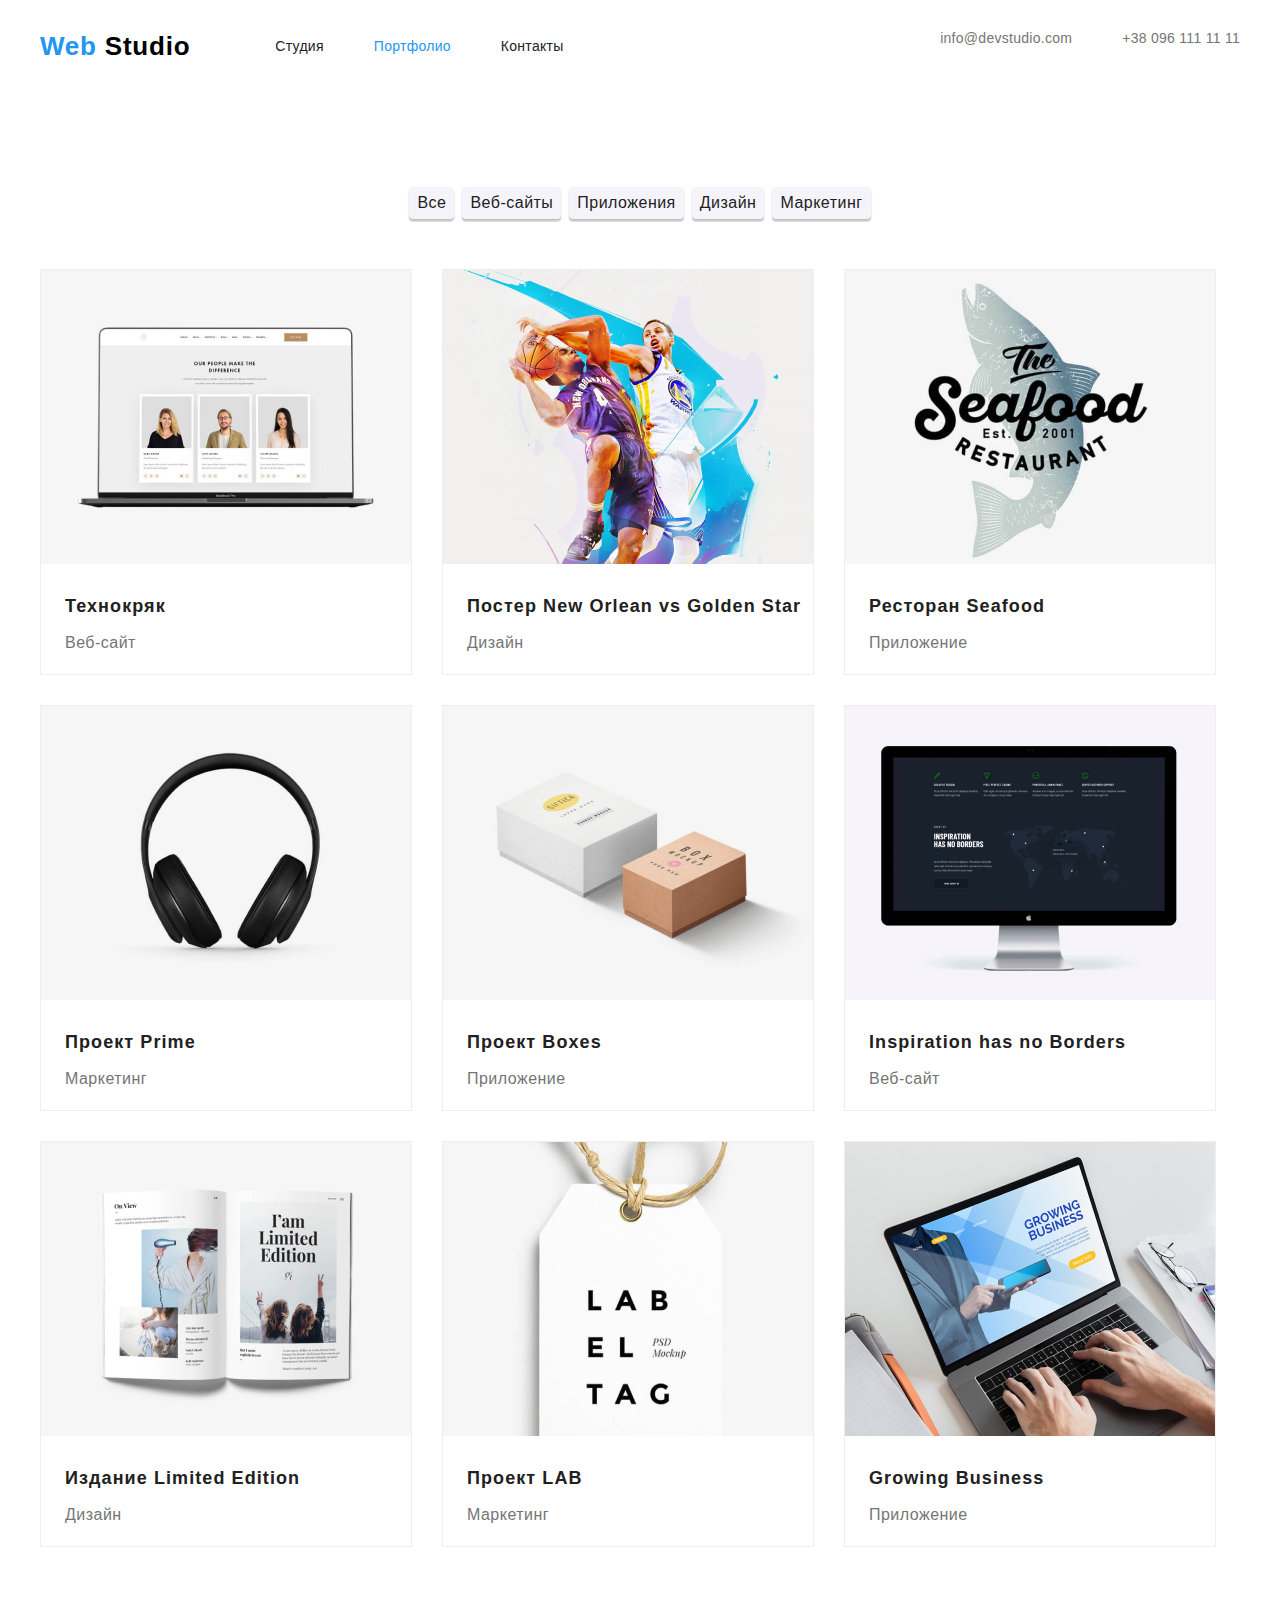
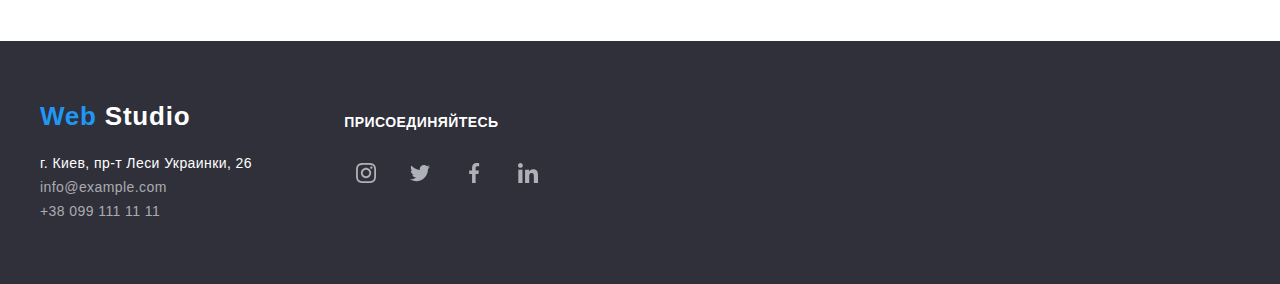
==== commit a5533ddb: "Fixed issues" ====
--- a/portfolio.html
+++ b/portfolio.html
@@ -10,15 +10,15 @@
   <body>
     <!-- Header-->
     <header class="header">
-      <div class="header-container">
+      <div class="container">
         <div class="header-navigation">
         <nav class="navigation">
           <a href="index.html" lang="en" class="logo link">
             <span class="logo-span">Web</span> Studio</a>
           <ul class="navigation-list list">
             <li class="navigation-list-item">
-              <a href="./index.html" class="navigation-link current link">Студия</a></li>
-            <li class="navigation-list-item"><a href="./portfolio.html" class="navigation-link link">Портфолио</a></li>
+              <a href="./index.html" class="navigation-link link">Студия</a></li>
+            <li class="navigation-list-item"><a href="./portfolio.html" class="navigation-link current link">Портфолио</a></li>
             <li class="navigation-list-item"><a href="" class="navigation-link link">Контакты</a></li>
           </ul>
           </nav>
@@ -39,7 +39,7 @@
     </header>
     <main>
       <section>
-        <div class="section-container">
+        <div class="container">
           <h1 hidden>Портфолио</h1>
         <!-- Набор кнопок -->
         <ul class="filter-list list">
@@ -166,7 +166,7 @@
     </main>
     <!-- Футер -->
     <footer>
-      <div class="footer-container">
+      <div class="container">
         <div class="footer-address-div">
           <a class="logo link" href="index.html" lang="en"><span class="logo-span">Web</span> 
             <span class="logo-text">Studio</span></a>
@@ -191,3 +191,4 @@
     </footer>
   </body>
 </html>
+
--- a/css/style.css
+++ b/css/style.css
@@ -55,21 +55,29 @@
 address{
     font-style: normal;
 }
+ul{
+    margin-top: 0;
+    margin-bottom: 0;
+    padding-left: 0;
+}
                     /* HEADER */
 .link{
     display: block;
     padding-top: 31px;
     padding-bottom: 31px;
 }
-.header-container{
-    display: flex;
-    justify-content: space-between;
+.container{
     width: 1200px;
     padding-left: 15px;
     padding-right: 15px;
     margin-left: auto;
     margin-right: auto;
 }
+.header .container{
+    display: flex;
+    justify-content: space-between;
+
+}
 /* Navigation */
 .navigation{
     display: flex;
@@ -77,12 +85,12 @@
 }
 /* Логотип */
 .logo.link{
-margin-right: 85px;
-font-family: var(--secondary-font);
-font-weight: 700;
-font-size: 26px;
-line-height: 1.2;
-letter-spacing: 0.03em;
+    margin-right: 85px;
+    font-family: var(--secondary-font);
+    font-weight: 700;
+    font-size: 26px;
+    line-height: 1.2;
+    letter-spacing: 0.03em;
     color: var(--logo-header-color);
 }
 
@@ -93,15 +101,17 @@
 ul .navigation-link,
 ul .header-mail.link,
 ul .header-tel.link{
-font-style: normal;
-font-weight: 500;
-font-size: 14px;
-line-height: 1.14;
-letter-spacing: 0.02em;
+    font-weight: 500;
+    font-style: normal;
+    font-size: 14px;
+    line-height: 1.14;
+    letter-spacing: 0.02em;
 }
 .navigation-list{
     display: flex;
     padding-left: 0px;
+    margin-top: 0;
+    margin-bottom: 0;
 }
 /* Navigation-link */
 .navigation-list-item:not(:last-child){
@@ -122,6 +132,9 @@
 /* Address-link */
 .header-list{
     display: flex;
+    margin-top: 0;
+    margin-bottom: 0;
+    padding-left: 0;
 }
 .header-list-item:not(:last-child){
     margin-right: 50px;
@@ -178,13 +191,8 @@
     color: var(--hero-main-color);
 }
 /* FEATURES */
-.section-container{
-    width: 1200px;
-    padding-left: 15px;
-    padding-right: 15px;
+section .container{
     padding-top: 94px;
-    margin-left: auto;
-    margin-right: auto;
     justify-content: center;
 }
 .list.features{
@@ -240,10 +248,16 @@
 }
 .direction-list{
     display: flex;
-    justify-content: space-between;
+    /* justify-content: space-between; */
     padding-left: 0;
     margin-top: 50px;
     margin-bottom: 0;
+}
+.direction-link img{
+    display: block;
+}
+.direction-list-item:not(:last-child){
+    margin-right: 30px;
 }
 .direction-link{
     font-weight: 700;
@@ -254,27 +268,24 @@
     text-transform: uppercase;
     color: var(--direction-link-color);
 }
+
 /* Наша команда */
-.team-container{
-    width: 1200px;
-    padding-left: 15px;
-    padding-right: 15px;
+.our-team-section .container{
     padding-bottom: 94px;
     margin-top: 94px;
-    margin-left: auto;
-    margin-right: auto;
     justify-content: center;
 }
-.team-container .section-title{
-    padding-top: 94px;
+.container .section-title{
+    /* padding-top: 94px; */
     margin-bottom: 50px;
 }
 .team-list{
     display: flex;
     justify-content: space-between; 
     padding-left: 0;
-    margin-top: 0;
-    margin-bottom: 0;
+
+    /* margin-top: 0;
+    margin-bottom: 0; */
 }
 .list-title{
     margin-top: 30px;
@@ -294,6 +305,7 @@
 .our-team-section{
     background-color: #F5F4FA;
 }
+
 .team-list-item>.list-title,
 .team-list-item p{
 font-weight: 400;
@@ -327,6 +339,9 @@
     width: 206px;
 }
 /* Постоянные клиенты */
+.section .container{
+    padding-bottom: 94px;
+}
 .clients-list{
     display: flex;
     padding-left: 0;
@@ -357,14 +372,10 @@
 footer{
     background-color: #2F303A;
 }
-.footer-container{
-    display: flex;
-    width: 1200px;
-    padding-left: 15px;
-    padding-right: 15px;
+footer .container{
+    display: flex;
     margin-top: 94px;
-    margin-left: auto;
-    margin-right: auto;
+    padding-bottom: 60px;
 }
 .footer-address-div{
     margin-right: 69px;
@@ -379,8 +390,6 @@
 }
 .footer-address-list{
     padding-left: 0;
-    margin-top: 20px;
-    padding-bottom: 60px;
 }
 ul .footer-address-link{
 font-size: 14px;
@@ -482,6 +491,13 @@
     height: 404px;
     margin-right: 30px;
     margin-bottom: 30px;
+    border: 1px solid #EEEEEE;
+}
+.portfolio-list-item:hover,
+.portfolio-list-item:focus{
+    box-shadow: 1px 4px 6px rgba(0, 0, 0, 0.16), 
+    0px 4px 4px rgba(0, 0, 0, 0.06), 
+    0px 1px 1px rgba(0, 0, 0, 0.12);
 }
 .portfolio-list-item:nth-child(3n){
     margin-right: 0px;
